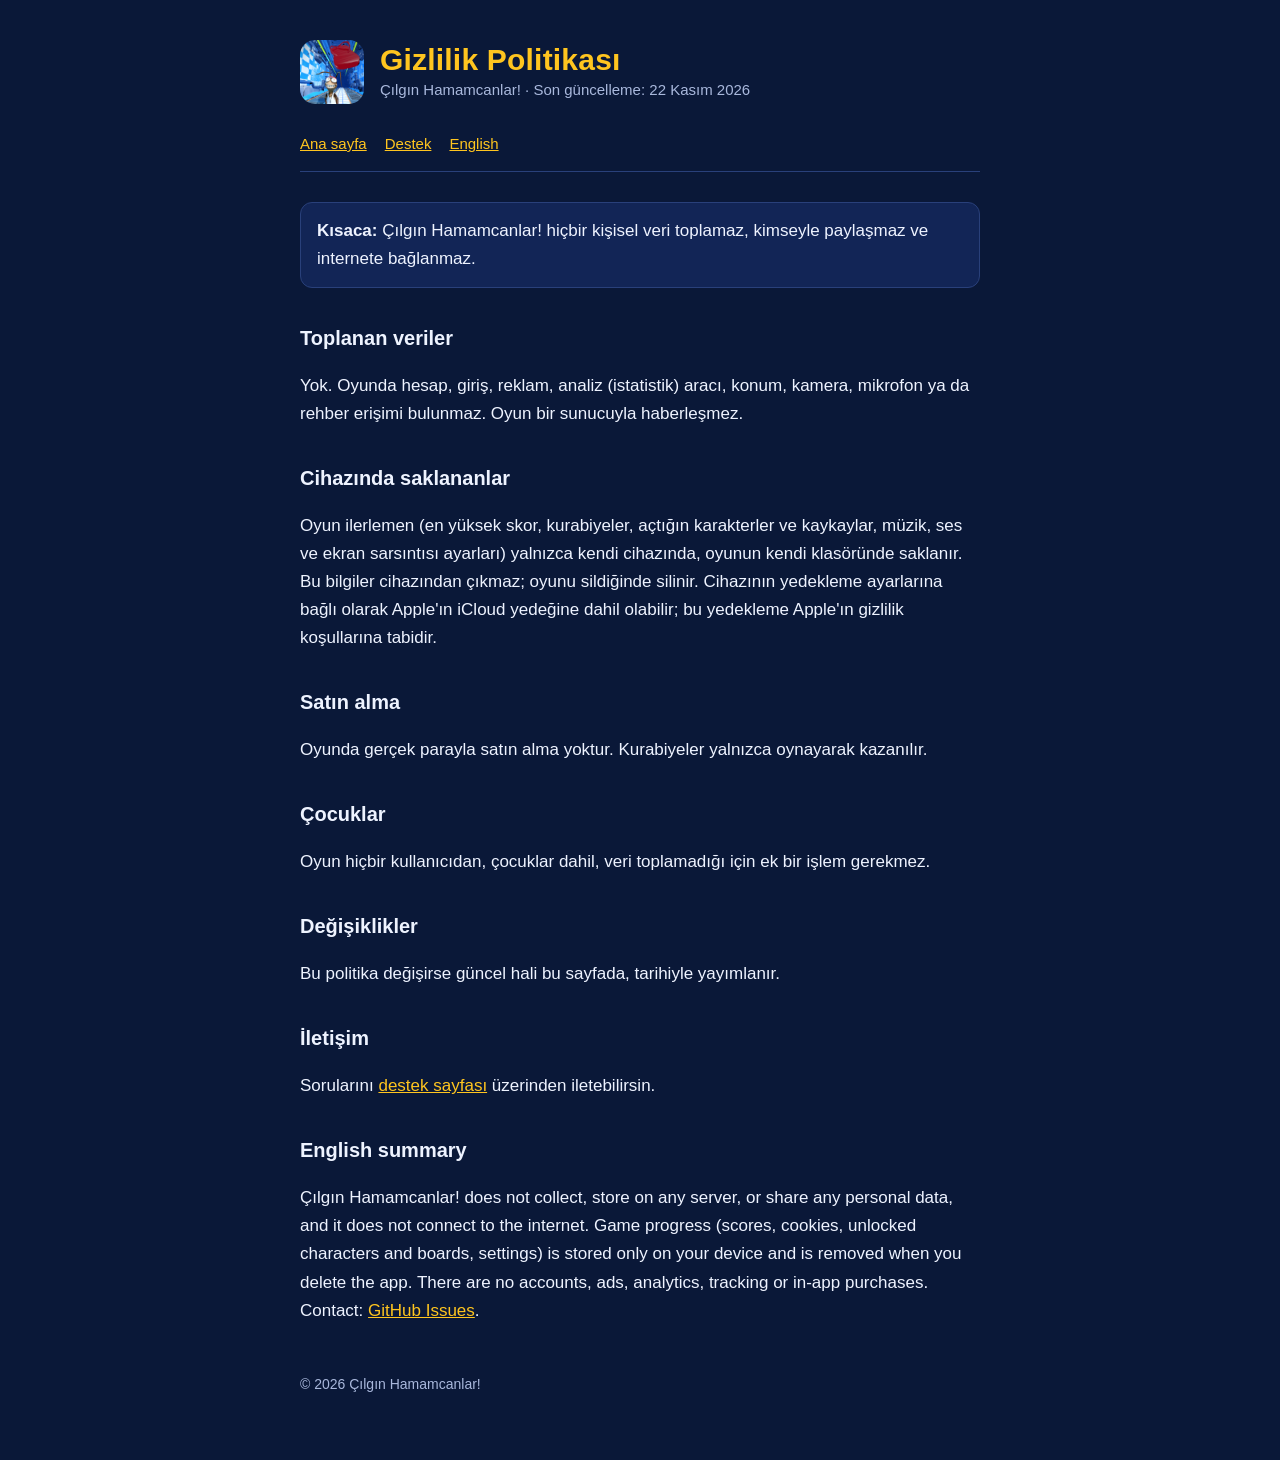
==== privacy.html @ dd7ccd43 "Gizlilik politikasi ve destek sayfalari" ====
<!doctype html>
<html lang="tr"><head><meta charset="utf-8"><meta name="viewport" content="width=device-width,initial-scale=1">
<title>Gizlilik Politikası · Çılgın Hamamcanlar!</title><link rel="stylesheet" href="style.css"></head>
<body><main>
<header><img src="icon.png" alt=""><div><h1>Gizlilik Politikası</h1><p>Çılgın Hamamcanlar! · Son güncelleme: 22 Kasım 2026</p></div></header>
<nav><a href="./">Ana sayfa</a><a href="support.html">Destek</a><a href="#en">English</a></nav>

<p class="note"><strong>Kısaca:</strong> Çılgın Hamamcanlar! hiçbir kişisel veri toplamaz, kimseyle paylaşmaz ve internete bağlanmaz.</p>

<h2>Toplanan veriler</h2>
<p>Yok. Oyunda hesap, giriş, reklam, analiz (istatistik) aracı, konum, kamera, mikrofon ya da rehber erişimi bulunmaz. Oyun bir sunucuyla haberleşmez.</p>

<h2>Cihazında saklananlar</h2>
<p>Oyun ilerlemen (en yüksek skor, kurabiyeler, açtığın karakterler ve kaykaylar, müzik, ses ve ekran sarsıntısı ayarları) yalnızca kendi cihazında, oyunun kendi klasöründe saklanır. Bu bilgiler cihazından çıkmaz; oyunu sildiğinde silinir. Cihazının yedekleme ayarlarına bağlı olarak Apple'ın iCloud yedeğine dahil olabilir; bu yedekleme Apple'ın gizlilik koşullarına tabidir.</p>

<h2>Satın alma</h2>
<p>Oyunda gerçek parayla satın alma yoktur. Kurabiyeler yalnızca oynayarak kazanılır.</p>

<h2>Çocuklar</h2>
<p>Oyun hiçbir kullanıcıdan, çocuklar dahil, veri toplamadığı için ek bir işlem gerekmez.</p>

<h2>Değişiklikler</h2>
<p>Bu politika değişirse güncel hali bu sayfada, tarihiyle yayımlanır.</p>

<h2>İletişim</h2>
<p>Sorularını <a href="https://github.com/kdar2/cilgin-hamamcanlar/issues">destek sayfası</a> üzerinden iletebilirsin.</p>

<h2 id="en">English summary</h2>
<p>Çılgın Hamamcanlar! does not collect, store on any server, or share any personal data, and it does not connect to the internet. Game progress (scores, cookies, unlocked characters and boards, settings) is stored only on your device and is removed when you delete the app. There are no accounts, ads, analytics, tracking or in-app purchases. Contact: <a href="https://github.com/kdar2/cilgin-hamamcanlar/issues">GitHub Issues</a>.</p>

<footer>© 2026 Çılgın Hamamcanlar!</footer>
</main></body></html>
---- style.css ----
:root { --navy:#0a1838; --navy-2:#122556; --gold:#ffc51f; --text:#eef3ff; --muted:#a9b8dc; --line:#29407a; }
* { box-sizing:border-box; }
html { -webkit-text-size-adjust:100%; }
body { margin:0; background:var(--navy); color:var(--text); font:17px/1.65 -apple-system, BlinkMacSystemFont, "Segoe UI", Roboto, sans-serif; }
main { max-width:720px; margin:0 auto; padding:40px 20px 64px; }
header { display:flex; align-items:center; gap:16px; margin-bottom:28px; }
header img { width:64px; height:64px; border-radius:15px; }
header p { margin:0; color:var(--muted); font-size:15px; }
h1 { font-size:30px; line-height:1.2; margin:0; color:var(--gold); letter-spacing:.2px; }
h2 { font-size:20px; margin:34px 0 8px; }
a { color:var(--gold); }
nav { display:flex; gap:18px; margin:0 0 30px; padding-bottom:14px; border-bottom:1px solid var(--line); font-size:15px; }
.note { background:var(--navy-2); border:1px solid var(--line); border-radius:12px; padding:14px 16px; }
footer { margin-top:48px; color:var(--muted); font-size:14px; }
ul { padding-left:20px; }
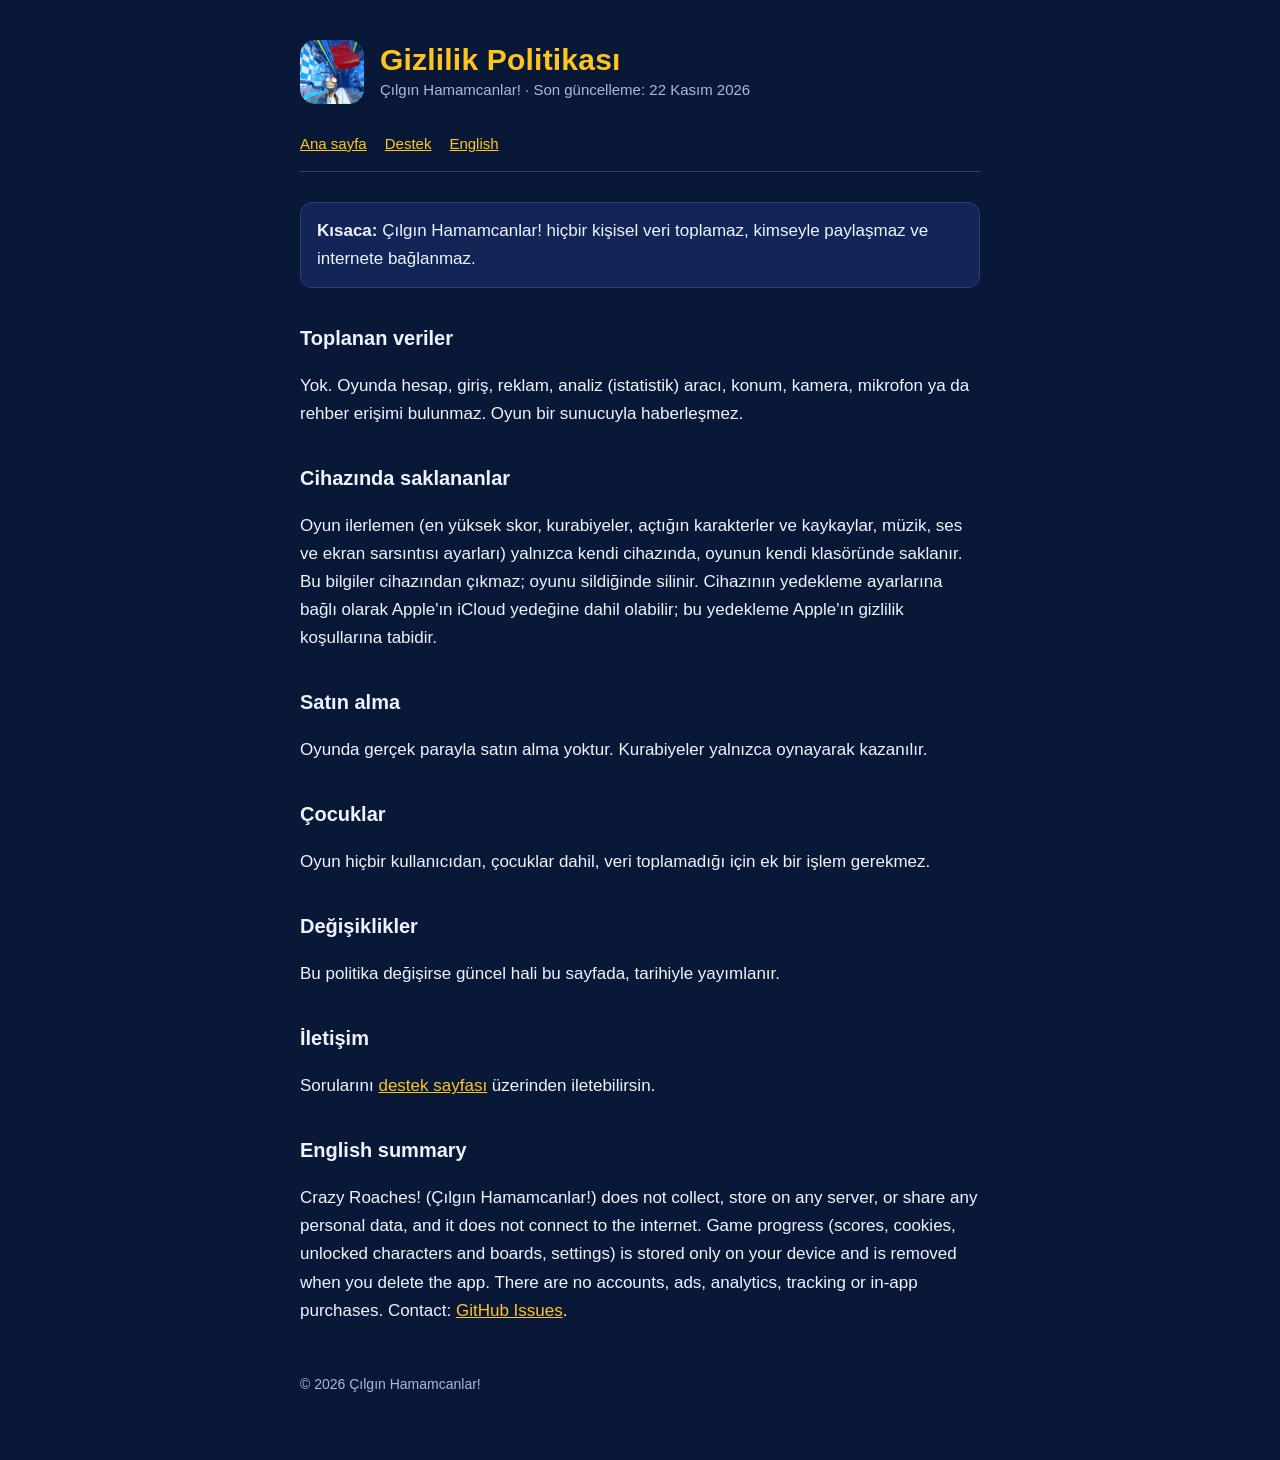
==== commit 69cee691: "Destek sayfasina Ingilizce bolum" ====
--- a/privacy.html
+++ b/privacy.html
@@ -26,7 +26,7 @@
 <p>Sorularını <a href="https://github.com/kdar2/cilgin-hamamcanlar/issues">destek sayfası</a> üzerinden iletebilirsin.</p>
 
 <h2 id="en">English summary</h2>
-<p>Çılgın Hamamcanlar! does not collect, store on any server, or share any personal data, and it does not connect to the internet. Game progress (scores, cookies, unlocked characters and boards, settings) is stored only on your device and is removed when you delete the app. There are no accounts, ads, analytics, tracking or in-app purchases. Contact: <a href="https://github.com/kdar2/cilgin-hamamcanlar/issues">GitHub Issues</a>.</p>
+<p>Crazy Roaches! (Çılgın Hamamcanlar!) does not collect, store on any server, or share any personal data, and it does not connect to the internet. Game progress (scores, cookies, unlocked characters and boards, settings) is stored only on your device and is removed when you delete the app. There are no accounts, ads, analytics, tracking or in-app purchases. Contact: <a href="https://github.com/kdar2/cilgin-hamamcanlar/issues">GitHub Issues</a>.</p>
 
 <footer>© 2026 Çılgın Hamamcanlar!</footer>
 </main></body></html>
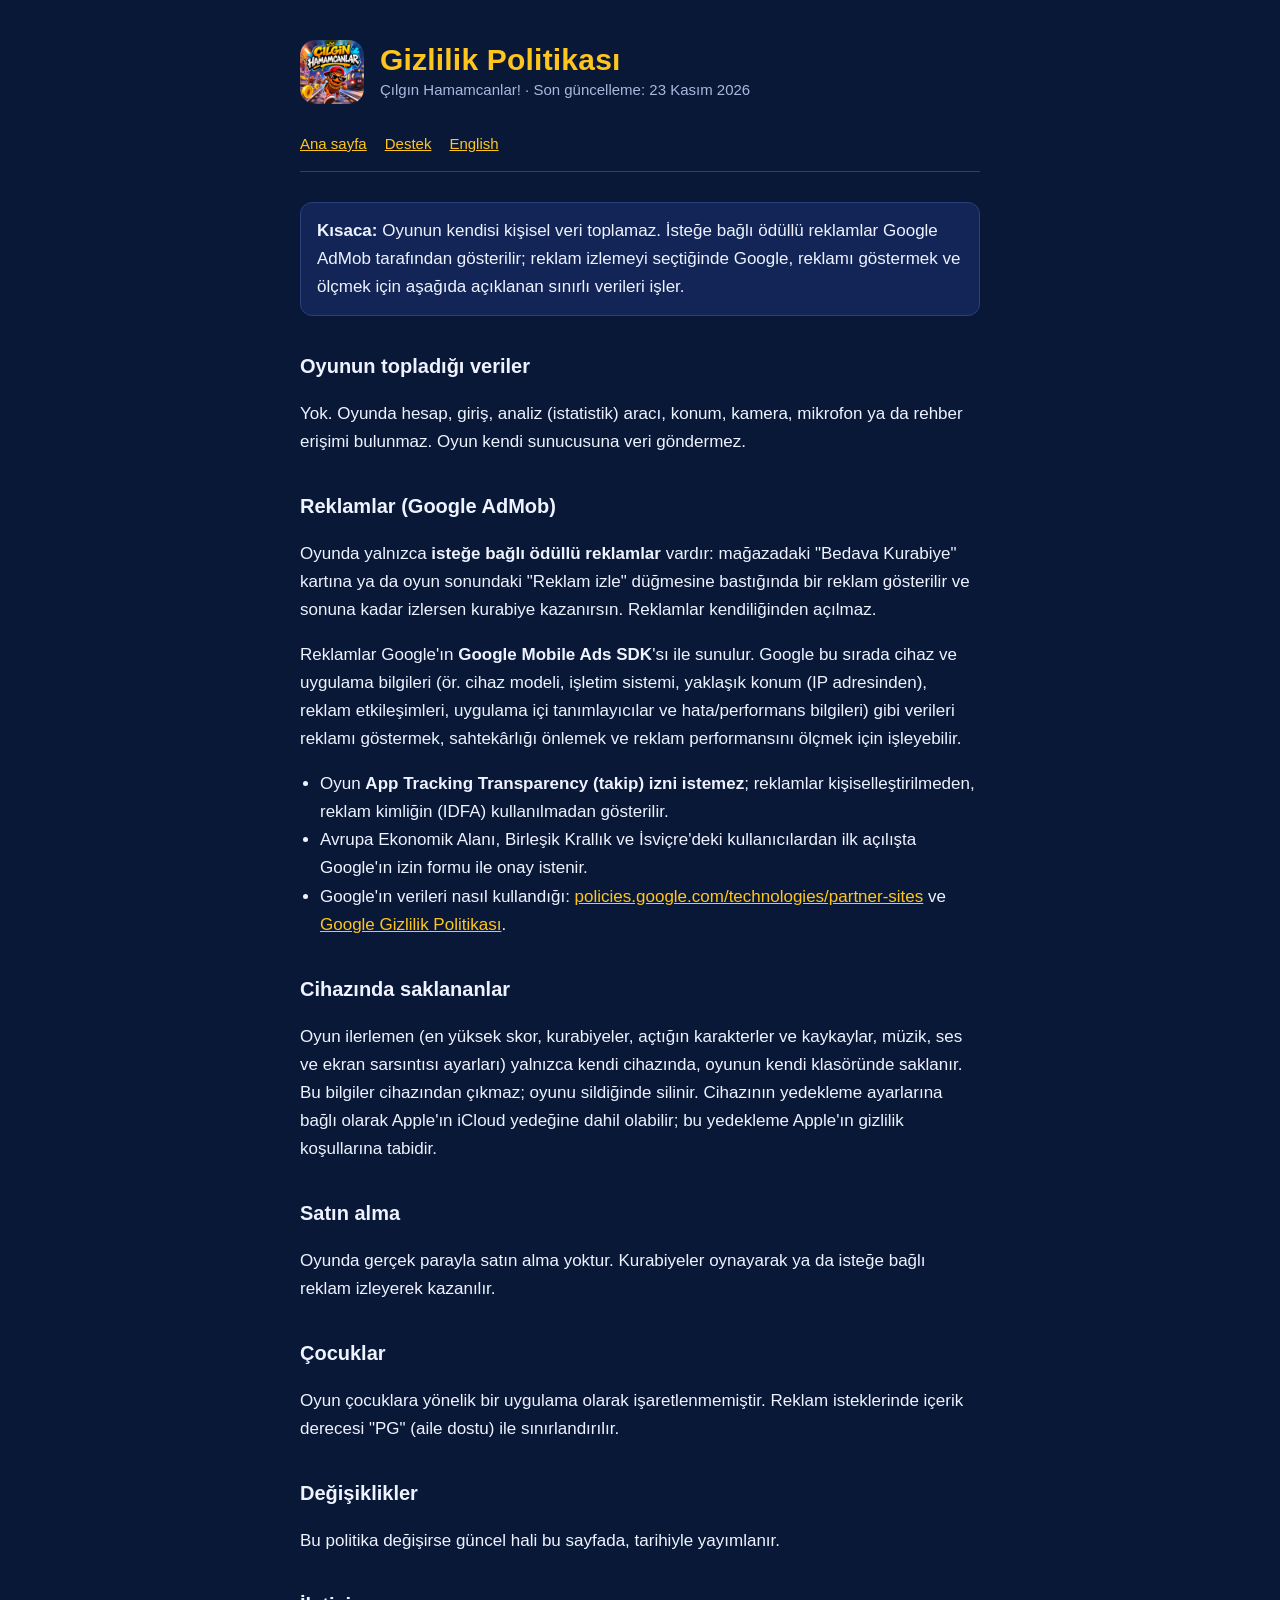
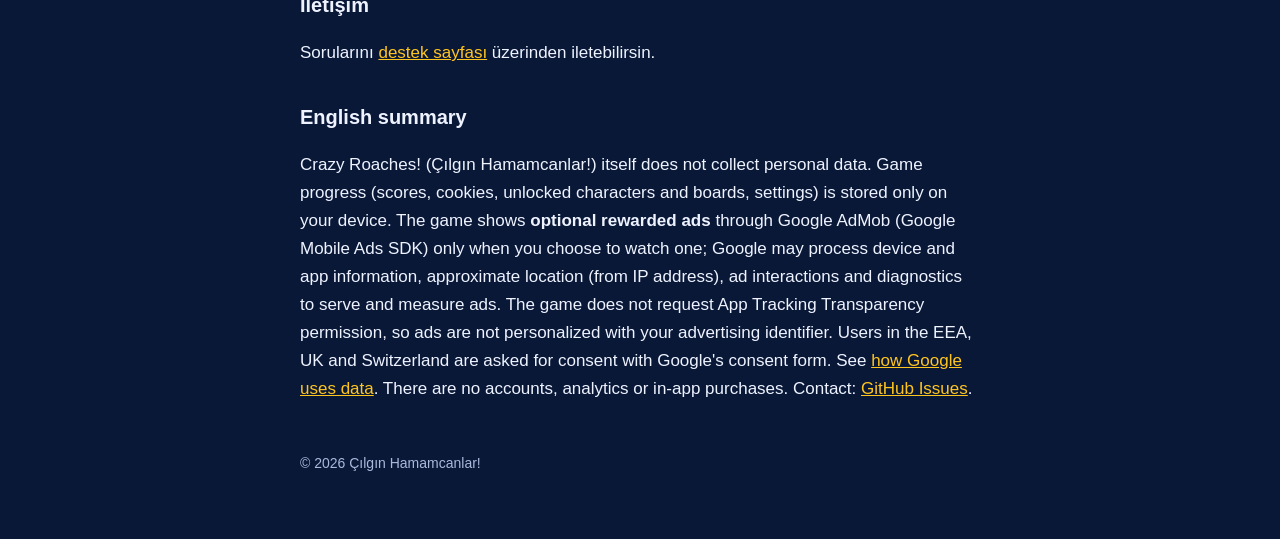
==== commit b22ae255: "Gizlilik ve destek: istege bagli odullu reklamlar (Google AdMob)" ====
--- a/privacy.html
+++ b/privacy.html
@@ -2,22 +2,31 @@
 <html lang="tr"><head><meta charset="utf-8"><meta name="viewport" content="width=device-width,initial-scale=1">
 <title>Gizlilik Politikası · Çılgın Hamamcanlar!</title><link rel="stylesheet" href="style.css"></head>
 <body><main>
-<header><img src="icon.png" alt=""><div><h1>Gizlilik Politikası</h1><p>Çılgın Hamamcanlar! · Son güncelleme: 22 Kasım 2026</p></div></header>
+<header><img src="icon.png" alt=""><div><h1>Gizlilik Politikası</h1><p>Çılgın Hamamcanlar! · Son güncelleme: 23 Kasım 2026</p></div></header>
 <nav><a href="./">Ana sayfa</a><a href="support.html">Destek</a><a href="#en">English</a></nav>
 
-<p class="note"><strong>Kısaca:</strong> Çılgın Hamamcanlar! hiçbir kişisel veri toplamaz, kimseyle paylaşmaz ve internete bağlanmaz.</p>
+<p class="note"><strong>Kısaca:</strong> Oyunun kendisi kişisel veri toplamaz. İsteğe bağlı ödüllü reklamlar Google AdMob tarafından gösterilir; reklam izlemeyi seçtiğinde Google, reklamı göstermek ve ölçmek için aşağıda açıklanan sınırlı verileri işler.</p>
 
-<h2>Toplanan veriler</h2>
-<p>Yok. Oyunda hesap, giriş, reklam, analiz (istatistik) aracı, konum, kamera, mikrofon ya da rehber erişimi bulunmaz. Oyun bir sunucuyla haberleşmez.</p>
+<h2>Oyunun topladığı veriler</h2>
+<p>Yok. Oyunda hesap, giriş, analiz (istatistik) aracı, konum, kamera, mikrofon ya da rehber erişimi bulunmaz. Oyun kendi sunucusuna veri göndermez.</p>
+
+<h2>Reklamlar (Google AdMob)</h2>
+<p>Oyunda yalnızca <strong>isteğe bağlı ödüllü reklamlar</strong> vardır: mağazadaki "Bedava Kurabiye" kartına ya da oyun sonundaki "Reklam izle" düğmesine bastığında bir reklam gösterilir ve sonuna kadar izlersen kurabiye kazanırsın. Reklamlar kendiliğinden açılmaz.</p>
+<p>Reklamlar Google'ın <strong>Google Mobile Ads SDK</strong>'sı ile sunulur. Google bu sırada cihaz ve uygulama bilgileri (ör. cihaz modeli, işletim sistemi, yaklaşık konum (IP adresinden), reklam etkileşimleri, uygulama içi tanımlayıcılar ve hata/performans bilgileri) gibi verileri reklamı göstermek, sahtekârlığı önlemek ve reklam performansını ölçmek için işleyebilir.</p>
+<ul>
+<li>Oyun <strong>App Tracking Transparency (takip) izni istemez</strong>; reklamlar kişiselleştirilmeden, reklam kimliğin (IDFA) kullanılmadan gösterilir.</li>
+<li>Avrupa Ekonomik Alanı, Birleşik Krallık ve İsviçre'deki kullanıcılardan ilk açılışta Google'ın izin formu ile onay istenir.</li>
+<li>Google'ın verileri nasıl kullandığı: <a href="https://policies.google.com/technologies/partner-sites">policies.google.com/technologies/partner-sites</a> ve <a href="https://policies.google.com/privacy">Google Gizlilik Politikası</a>.</li>
+</ul>
 
 <h2>Cihazında saklananlar</h2>
 <p>Oyun ilerlemen (en yüksek skor, kurabiyeler, açtığın karakterler ve kaykaylar, müzik, ses ve ekran sarsıntısı ayarları) yalnızca kendi cihazında, oyunun kendi klasöründe saklanır. Bu bilgiler cihazından çıkmaz; oyunu sildiğinde silinir. Cihazının yedekleme ayarlarına bağlı olarak Apple'ın iCloud yedeğine dahil olabilir; bu yedekleme Apple'ın gizlilik koşullarına tabidir.</p>
 
 <h2>Satın alma</h2>
-<p>Oyunda gerçek parayla satın alma yoktur. Kurabiyeler yalnızca oynayarak kazanılır.</p>
+<p>Oyunda gerçek parayla satın alma yoktur. Kurabiyeler oynayarak ya da isteğe bağlı reklam izleyerek kazanılır.</p>
 
 <h2>Çocuklar</h2>
-<p>Oyun hiçbir kullanıcıdan, çocuklar dahil, veri toplamadığı için ek bir işlem gerekmez.</p>
+<p>Oyun çocuklara yönelik bir uygulama olarak işaretlenmemiştir. Reklam isteklerinde içerik derecesi "PG" (aile dostu) ile sınırlandırılır.</p>
 
 <h2>Değişiklikler</h2>
 <p>Bu politika değişirse güncel hali bu sayfada, tarihiyle yayımlanır.</p>
@@ -26,7 +35,7 @@
 <p>Sorularını <a href="https://github.com/kdar2/cilgin-hamamcanlar/issues">destek sayfası</a> üzerinden iletebilirsin.</p>
 
 <h2 id="en">English summary</h2>
-<p>Crazy Roaches! (Çılgın Hamamcanlar!) does not collect, store on any server, or share any personal data, and it does not connect to the internet. Game progress (scores, cookies, unlocked characters and boards, settings) is stored only on your device and is removed when you delete the app. There are no accounts, ads, analytics, tracking or in-app purchases. Contact: <a href="https://github.com/kdar2/cilgin-hamamcanlar/issues">GitHub Issues</a>.</p>
+<p>Crazy Roaches! (Çılgın Hamamcanlar!) itself does not collect personal data. Game progress (scores, cookies, unlocked characters and boards, settings) is stored only on your device. The game shows <strong>optional rewarded ads</strong> through Google AdMob (Google Mobile Ads SDK) only when you choose to watch one; Google may process device and app information, approximate location (from IP address), ad interactions and diagnostics to serve and measure ads. The game does not request App Tracking Transparency permission, so ads are not personalized with your advertising identifier. Users in the EEA, UK and Switzerland are asked for consent with Google's consent form. See <a href="https://policies.google.com/technologies/partner-sites">how Google uses data</a>. There are no accounts, analytics or in-app purchases. Contact: <a href="https://github.com/kdar2/cilgin-hamamcanlar/issues">GitHub Issues</a>.</p>
 
 <footer>© 2026 Çılgın Hamamcanlar!</footer>
 </main></body></html>
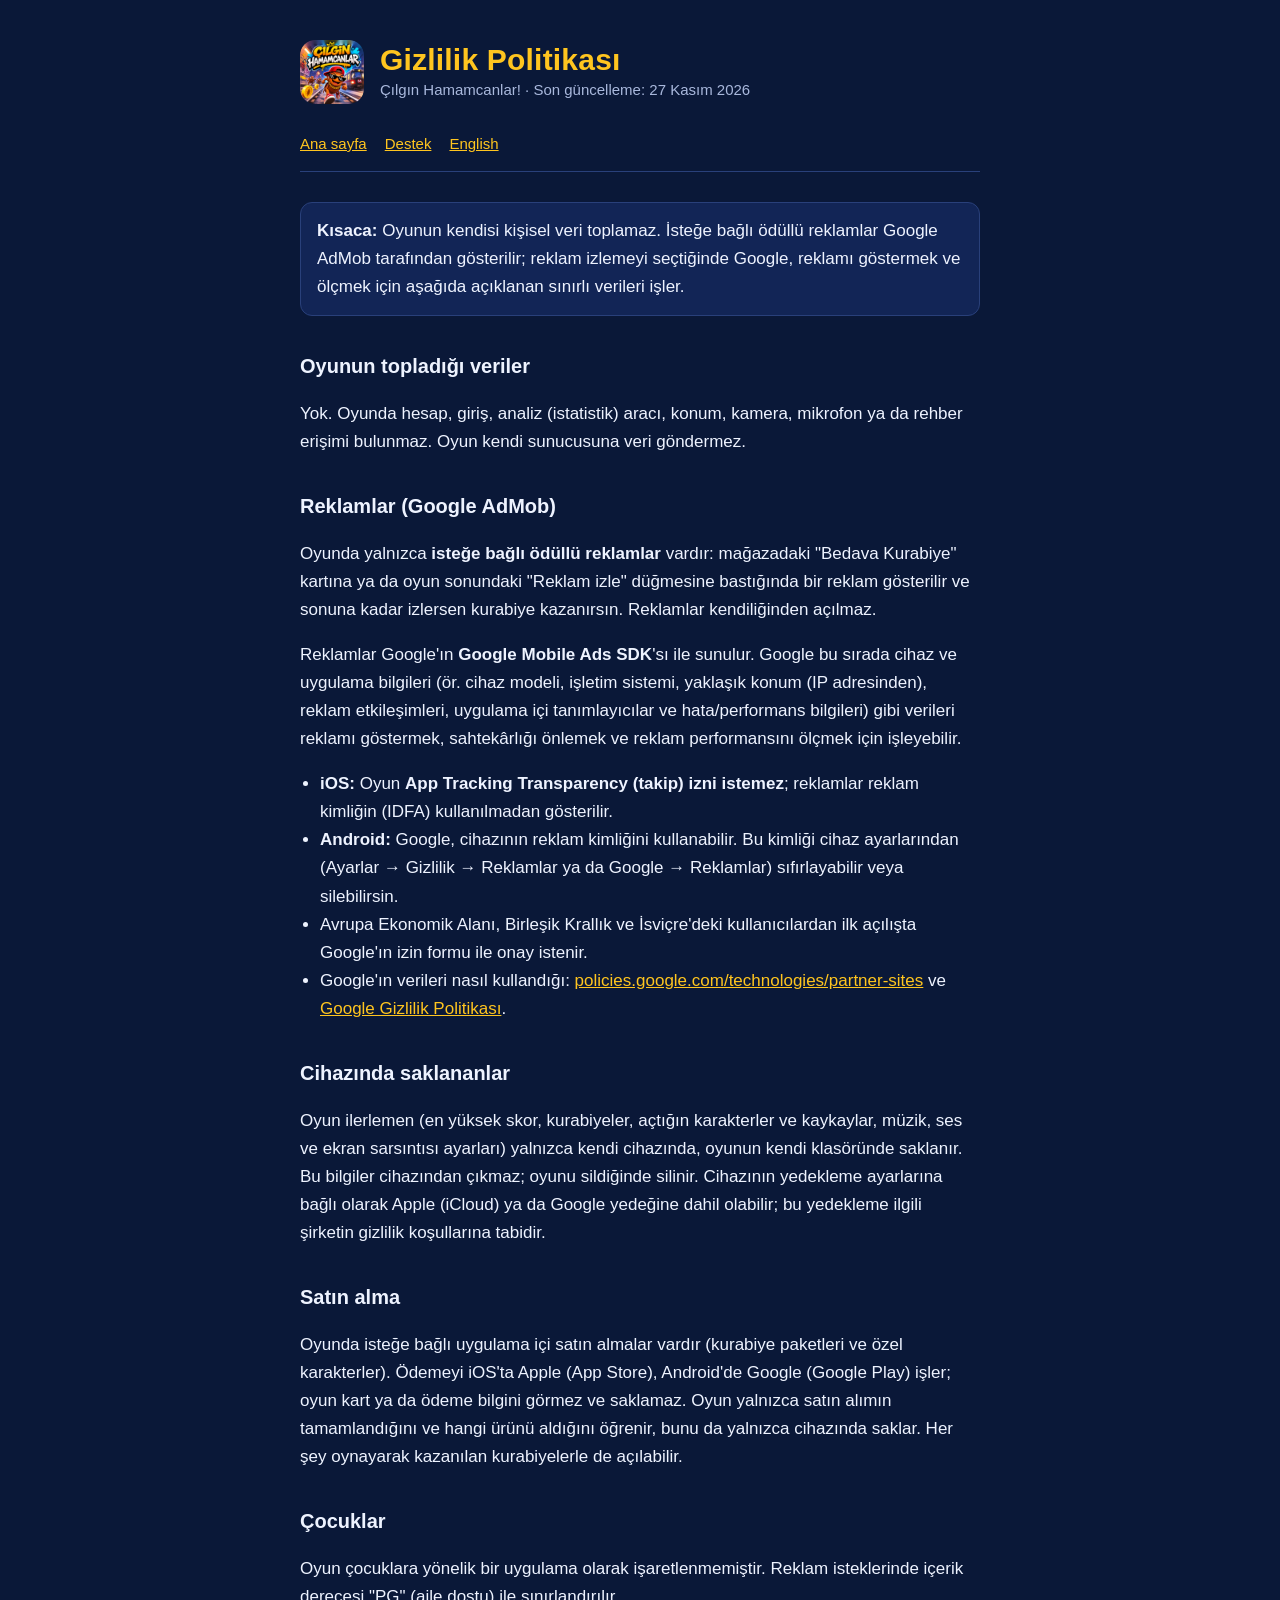
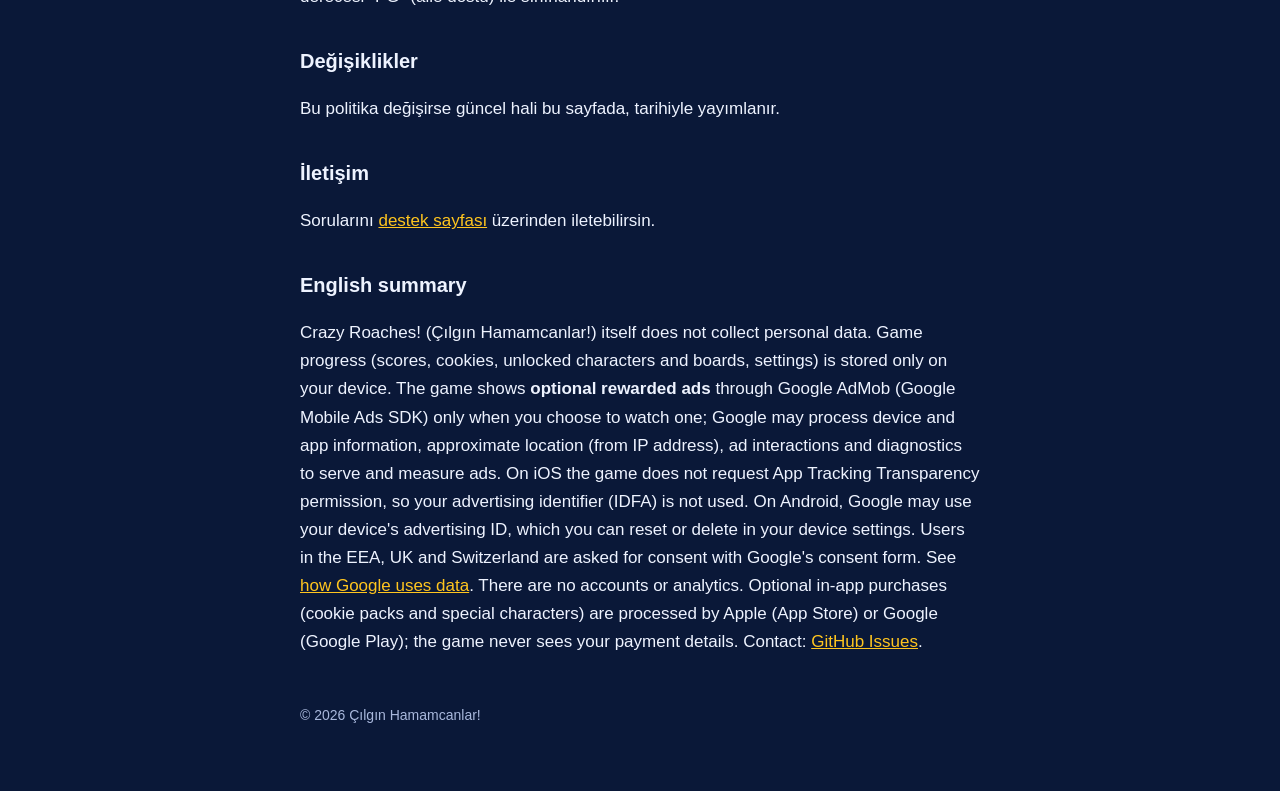
==== commit 83f714de: "Gizlilik: Android reklam kimligi ve uygulama ici satin almalar Co-Authored-By: Claude Opus 5.5 <nore" ====
--- a/privacy.html
+++ b/privacy.html
@@ -2,7 +2,7 @@
 <html lang="tr"><head><meta charset="utf-8"><meta name="viewport" content="width=device-width,initial-scale=1">
 <title>Gizlilik Politikası · Çılgın Hamamcanlar!</title><link rel="stylesheet" href="style.css"></head>
 <body><main>
-<header><img src="icon.png" alt=""><div><h1>Gizlilik Politikası</h1><p>Çılgın Hamamcanlar! · Son güncelleme: 23 Kasım 2026</p></div></header>
+<header><img src="icon.png" alt=""><div><h1>Gizlilik Politikası</h1><p>Çılgın Hamamcanlar! · Son güncelleme: 27 Kasım 2026</p></div></header>
 <nav><a href="./">Ana sayfa</a><a href="support.html">Destek</a><a href="#en">English</a></nav>
 
 <p class="note"><strong>Kısaca:</strong> Oyunun kendisi kişisel veri toplamaz. İsteğe bağlı ödüllü reklamlar Google AdMob tarafından gösterilir; reklam izlemeyi seçtiğinde Google, reklamı göstermek ve ölçmek için aşağıda açıklanan sınırlı verileri işler.</p>
@@ -14,16 +14,17 @@
 <p>Oyunda yalnızca <strong>isteğe bağlı ödüllü reklamlar</strong> vardır: mağazadaki "Bedava Kurabiye" kartına ya da oyun sonundaki "Reklam izle" düğmesine bastığında bir reklam gösterilir ve sonuna kadar izlersen kurabiye kazanırsın. Reklamlar kendiliğinden açılmaz.</p>
 <p>Reklamlar Google'ın <strong>Google Mobile Ads SDK</strong>'sı ile sunulur. Google bu sırada cihaz ve uygulama bilgileri (ör. cihaz modeli, işletim sistemi, yaklaşık konum (IP adresinden), reklam etkileşimleri, uygulama içi tanımlayıcılar ve hata/performans bilgileri) gibi verileri reklamı göstermek, sahtekârlığı önlemek ve reklam performansını ölçmek için işleyebilir.</p>
 <ul>
-<li>Oyun <strong>App Tracking Transparency (takip) izni istemez</strong>; reklamlar kişiselleştirilmeden, reklam kimliğin (IDFA) kullanılmadan gösterilir.</li>
+<li><strong>iOS:</strong> Oyun <strong>App Tracking Transparency (takip) izni istemez</strong>; reklamlar reklam kimliğin (IDFA) kullanılmadan gösterilir.</li>
+<li><strong>Android:</strong> Google, cihazının reklam kimliğini kullanabilir. Bu kimliği cihaz ayarlarından (Ayarlar → Gizlilik → Reklamlar ya da Google → Reklamlar) sıfırlayabilir veya silebilirsin.</li>
 <li>Avrupa Ekonomik Alanı, Birleşik Krallık ve İsviçre'deki kullanıcılardan ilk açılışta Google'ın izin formu ile onay istenir.</li>
 <li>Google'ın verileri nasıl kullandığı: <a href="https://policies.google.com/technologies/partner-sites">policies.google.com/technologies/partner-sites</a> ve <a href="https://policies.google.com/privacy">Google Gizlilik Politikası</a>.</li>
 </ul>
 
 <h2>Cihazında saklananlar</h2>
-<p>Oyun ilerlemen (en yüksek skor, kurabiyeler, açtığın karakterler ve kaykaylar, müzik, ses ve ekran sarsıntısı ayarları) yalnızca kendi cihazında, oyunun kendi klasöründe saklanır. Bu bilgiler cihazından çıkmaz; oyunu sildiğinde silinir. Cihazının yedekleme ayarlarına bağlı olarak Apple'ın iCloud yedeğine dahil olabilir; bu yedekleme Apple'ın gizlilik koşullarına tabidir.</p>
+<p>Oyun ilerlemen (en yüksek skor, kurabiyeler, açtığın karakterler ve kaykaylar, müzik, ses ve ekran sarsıntısı ayarları) yalnızca kendi cihazında, oyunun kendi klasöründe saklanır. Bu bilgiler cihazından çıkmaz; oyunu sildiğinde silinir. Cihazının yedekleme ayarlarına bağlı olarak Apple (iCloud) ya da Google yedeğine dahil olabilir; bu yedekleme ilgili şirketin gizlilik koşullarına tabidir.</p>
 
 <h2>Satın alma</h2>
-<p>Oyunda gerçek parayla satın alma yoktur. Kurabiyeler oynayarak ya da isteğe bağlı reklam izleyerek kazanılır.</p>
+<p>Oyunda isteğe bağlı uygulama içi satın almalar vardır (kurabiye paketleri ve özel karakterler). Ödemeyi iOS'ta Apple (App Store), Android'de Google (Google Play) işler; oyun kart ya da ödeme bilgini görmez ve saklamaz. Oyun yalnızca satın alımın tamamlandığını ve hangi ürünü aldığını öğrenir, bunu da yalnızca cihazında saklar. Her şey oynayarak kazanılan kurabiyelerle de açılabilir.</p>
 
 <h2>Çocuklar</h2>
 <p>Oyun çocuklara yönelik bir uygulama olarak işaretlenmemiştir. Reklam isteklerinde içerik derecesi "PG" (aile dostu) ile sınırlandırılır.</p>
@@ -35,7 +36,7 @@
 <p>Sorularını <a href="https://github.com/kdar2/cilgin-hamamcanlar/issues">destek sayfası</a> üzerinden iletebilirsin.</p>
 
 <h2 id="en">English summary</h2>
-<p>Crazy Roaches! (Çılgın Hamamcanlar!) itself does not collect personal data. Game progress (scores, cookies, unlocked characters and boards, settings) is stored only on your device. The game shows <strong>optional rewarded ads</strong> through Google AdMob (Google Mobile Ads SDK) only when you choose to watch one; Google may process device and app information, approximate location (from IP address), ad interactions and diagnostics to serve and measure ads. The game does not request App Tracking Transparency permission, so ads are not personalized with your advertising identifier. Users in the EEA, UK and Switzerland are asked for consent with Google's consent form. See <a href="https://policies.google.com/technologies/partner-sites">how Google uses data</a>. There are no accounts, analytics or in-app purchases. Contact: <a href="https://github.com/kdar2/cilgin-hamamcanlar/issues">GitHub Issues</a>.</p>
+<p>Crazy Roaches! (Çılgın Hamamcanlar!) itself does not collect personal data. Game progress (scores, cookies, unlocked characters and boards, settings) is stored only on your device. The game shows <strong>optional rewarded ads</strong> through Google AdMob (Google Mobile Ads SDK) only when you choose to watch one; Google may process device and app information, approximate location (from IP address), ad interactions and diagnostics to serve and measure ads. On iOS the game does not request App Tracking Transparency permission, so your advertising identifier (IDFA) is not used. On Android, Google may use your device's advertising ID, which you can reset or delete in your device settings. Users in the EEA, UK and Switzerland are asked for consent with Google's consent form. See <a href="https://policies.google.com/technologies/partner-sites">how Google uses data</a>. There are no accounts or analytics. Optional in-app purchases (cookie packs and special characters) are processed by Apple (App Store) or Google (Google Play); the game never sees your payment details. Contact: <a href="https://github.com/kdar2/cilgin-hamamcanlar/issues">GitHub Issues</a>.</p>
 
 <footer>© 2026 Çılgın Hamamcanlar!</footer>
 </main></body></html>
